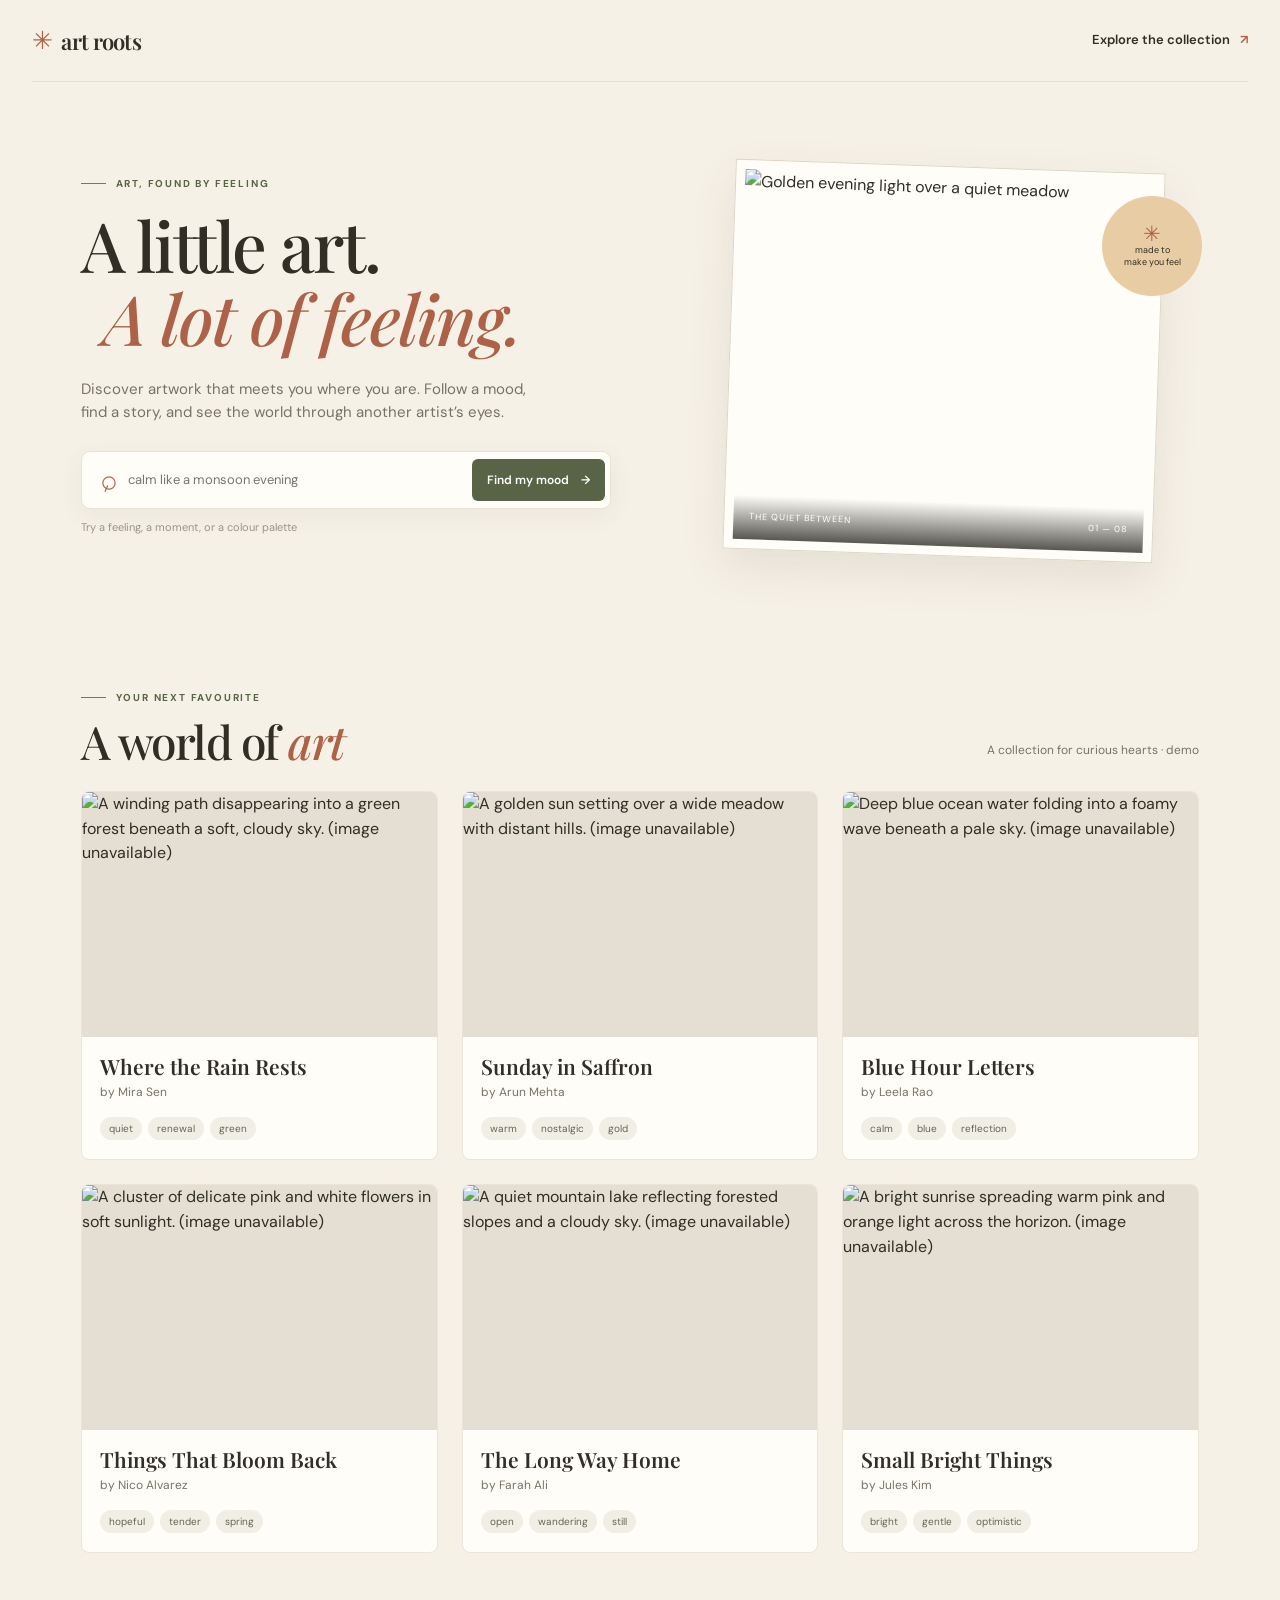
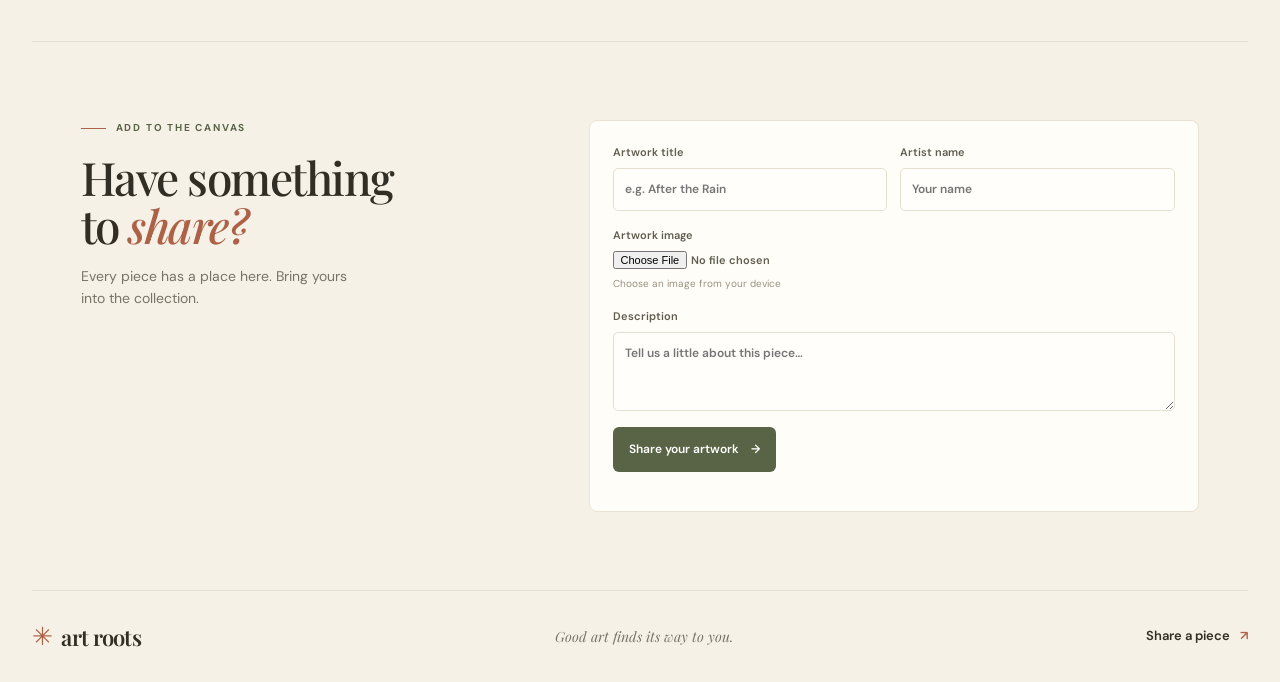
==== templates/index.html @ 44ff060a "Build Art Roots frontend" ====
﻿<!doctype html>
<html lang="en">
<head>
  <meta charset="utf-8">
  <meta name="viewport" content="width=device-width, initial-scale=1">
  <meta name="theme-color" content="#f6f1e7">
  <title>Art Roots — Find art that feels like you</title>
  <link rel="preconnect" href="https://fonts.googleapis.com">
  <link rel="preconnect" href="https://fonts.gstatic.com" crossorigin>
  <link href="https://fonts.googleapis.com/css2?family=DM+Sans:wght@400;500;600;700&family=Playfair+Display:wght@500;600;700&display=swap" rel="stylesheet">
  <link rel="stylesheet" href="/static/style.css">
  <script src="/static/app.js" defer></script>
</head>
<body>
  <header class="topbar"><a class="brand" href="#top" aria-label="Art Roots home"><span class="brand-mark" aria-hidden="true">✳</span> art roots</a><a class="nav-link" href="#gallery">Explore the collection <span aria-hidden="true">↗</span></a></header>
  <main id="top">
    <section class="hero" aria-labelledby="hero-title"><div class="hero-copy"><p class="eyebrow"><span class="eyebrow-line"></span> ART, FOUND BY FEELING</p><h1 id="hero-title">A little art.<br><em>A lot of feeling.</em></h1><p class="hero-intro">Discover artwork that meets you where you are. Follow a mood, find a story, and see the world through another artist’s eyes.</p>
      <form id="search-form" class="search-form" role="search"><label class="sr-only" for="search-input">Describe the art you feel like seeing</label><span class="search-icon" aria-hidden="true">⌕</span><input id="search-input" name="query" type="search" placeholder="calm like a monsoon evening" autocomplete="off"><button type="submit">Find my mood <span aria-hidden="true">→</span></button></form><p class="search-hint">Try a feeling, a moment, or a colour palette</p></div><div class="hero-art" aria-label="Featured artwork"><div class="hero-art-frame"><img src="https://images.unsplash.com/photo-1470252649378-9c29740c9fa8?auto=format&fit=crop&w=1000&q=85" alt="Golden evening light over a quiet meadow"><div class="hero-caption"><span>THE QUIET BETWEEN</span><span>01 — 08</span></div></div><div class="orbit-note" aria-hidden="true">✳<br><small>made to<br>make you feel</small></div></div></section>
    <section class="gallery-section" id="gallery" aria-labelledby="gallery-heading"><div class="section-heading"><div><p class="eyebrow"><span class="eyebrow-line"></span> YOUR NEXT FAVOURITE</p><h2 id="gallery-heading">A world of <em>art</em></h2></div><p id="results-label" class="results-label">A collection for curious hearts</p></div><div id="gallery-status" class="status" role="status" aria-live="polite"></div><div id="artwork-grid" class="artwork-grid"></div></section>
    <section class="upload-section" id="share"><div class="upload-intro"><p class="eyebrow"><span class="eyebrow-line"></span> ADD TO THE CANVAS</p><h2>Have something<br>to <em>share?</em></h2><p>Every piece has a place here. Bring yours into the collection.</p></div><form id="upload-form" class="upload-form"><div class="field-row"><label>Artwork title<input name="title" required maxlength="160" placeholder="e.g. After the Rain"></label><label>Artist name<input name="artist" required maxlength="120" placeholder="Your name"></label></div><label class="file-field">Artwork image<input name="image" type="file" accept="image/*" required><span class="file-help">Choose an image from your device</span></label><label>Description<textarea name="description" rows="3" maxlength="2000" placeholder="Tell us a little about this piece…"></textarea></label><button class="submit-button" type="submit">Share your artwork <span aria-hidden="true">→</span></button><p id="upload-status" class="form-status" role="status" aria-live="polite"></p></form></section>
  </main>
  <footer><a class="brand" href="#top"><span class="brand-mark" aria-hidden="true">✳</span> art roots</a><p>Good art finds its way to you.</p><a href="#share">Share a piece <span aria-hidden="true">↗</span></a></footer>
  <dialog id="detail-dialog" class="detail-dialog" aria-labelledby="detail-title"><button class="dialog-close" type="button" aria-label="Close artwork details">×</button><div id="detail-content" class="detail-content"></div></dialog>
</body>
</html>
---- static/style.css ----
﻿:root{--cream:#f6f1e7;--paper:#fffdf8;--ink:#302e25;--muted:#777365;--olive:#596446;--rust:#ad6247;--line:#e6dfd1;--serif:"Playfair Display",Georgia,serif;--sans:"DM Sans",Arial,sans-serif}*{box-sizing:border-box}html{scroll-behavior:smooth}body{margin:0;background:var(--cream);color:var(--ink);font:16px/1.55 var(--sans)}button,input,textarea{font:inherit}button,a{-webkit-tap-highlight-color:transparent}a{color:inherit;text-decoration:none}.topbar,main,footer{width:min(1220px,calc(100% - 64px));margin-inline:auto}.topbar{height:82px;display:flex;align-items:center;justify-content:space-between;border-bottom:1px solid var(--line)}.brand{font:600 22px var(--serif);letter-spacing:-.7px;display:inline-flex;align-items:center;gap:9px}.brand-mark{color:var(--rust);font:25px var(--sans)}.nav-link,footer>a:last-child{font-size:13px;font-weight:600}.nav-link span,footer>a:last-child span{color:var(--rust);padding-left:7px}.hero{min-height:570px;display:grid;grid-template-columns:1.02fr .98fr;align-items:center;gap:7%;padding:70px 4% 82px}.eyebrow{display:flex;align-items:center;gap:10px;color:var(--olive);font-size:10px;font-weight:700;letter-spacing:1.8px;margin:0 0 17px}.eyebrow-line{width:25px;height:1px;background:var(--rust)}h1,h2{font:500 clamp(44px,5.4vw,72px)/1.05 var(--serif);letter-spacing:-2px;margin:0}h1 em,h2 em{color:var(--rust);font-weight:500}h1 em{padding-left:22px}.hero-intro{max-width:450px;color:var(--muted);font-size:15px;margin:24px 0 27px}.search-form{height:58px;max-width:530px;display:flex;align-items:center;gap:10px;padding:5px;background:var(--paper);border:1px solid #e9e2d5;border-radius:9px;box-shadow:0 7px 24px #544d3810}.search-icon{font:29px var(--serif);color:var(--rust);padding-left:12px;transform:rotate(-20deg)}.search-form input{min-width:0;flex:1;border:0;outline:0;background:transparent;color:var(--ink);font-size:13px}.search-form button,.submit-button{border:0;background:var(--olive);color:white;border-radius:6px;padding:12px 15px;font-size:12px;font-weight:600;cursor:pointer;white-space:nowrap}.search-form button span,.submit-button span{padding-left:9px}.search-form button:hover,.submit-button:hover{background:#444f35}.search-hint{font-size:11px;color:#9b9585;margin:10px 0}.hero-art{position:relative;width:min(100%,430px);justify-self:center}.hero-art-frame{height:390px;position:relative;padding:10px;background:var(--paper);box-shadow:0 18px 44px #4a43301a;transform:rotate(2deg)}.hero-art-frame:before{content:"";position:absolute;inset:0;border:1px solid #ded6c6;pointer-events:none}.hero-art-frame img{height:100%;width:100%;object-fit:cover;display:block}.hero-caption{position:absolute;bottom:10px;left:10px;right:10px;display:flex;justify-content:space-between;padding:15px 16px;color:white;font-size:9px;letter-spacing:1px;background:linear-gradient(transparent,#171710b8)}.orbit-note{position:absolute;right:-43px;top:30px;display:grid;place-content:center;width:100px;height:100px;border-radius:50%;background:#e8cda4;color:var(--rust);text-align:center;font-size:21px;line-height:1}.orbit-note small{font:9px/1.3 var(--sans);color:var(--ink)}.gallery-section{padding:38px 4% 88px}.section-heading{display:flex;align-items:end;justify-content:space-between;margin-bottom:26px}.section-heading h2,.upload-intro h2{font-size:46px;letter-spacing:-1.5px}.section-heading .eyebrow{margin-bottom:11px}.results-label{color:var(--muted);font-size:12px;margin:0 0 5px}.artwork-grid{display:grid;grid-template-columns:repeat(3,minmax(0,1fr));gap:24px}.art-card{background:var(--paper);border:1px solid #ebe5d8;border-radius:8px;overflow:hidden;cursor:pointer;transition:transform .2s,box-shadow .2s}.art-card:hover,.art-card:focus-visible{transform:translateY(-4px);box-shadow:0 12px 30px #51483218;outline:2px solid #b7a982;outline-offset:2px}.card-image{width:100%;height:245px;object-fit:cover;display:block;background:#e4dfd2}.card-body{padding:17px 18px 19px}.card-body h3{font:600 21px/1.2 var(--serif);margin:0 0 4px}.artist-name{font-size:12px;color:var(--muted);margin:0 0 15px}.tag-list{display:flex;flex-wrap:wrap;gap:6px}.tag{padding:4px 9px;border-radius:30px;background:#f1eee5;color:#646752;font-size:10px}.status{font-size:13px;color:var(--muted);padding:0 0 14px}.status:empty{display:none}.status.error,.form-status.error{color:#9a423a}.empty-state{grid-column:1/-1;text-align:center;background:#eee8db;border-radius:8px;padding:42px 18px;color:var(--muted)}.empty-state strong{display:block;font:22px var(--serif);color:var(--ink);margin-bottom:5px}.upload-section{border-top:1px solid var(--line);padding:78px 4%;display:grid;grid-template-columns:.8fr 1.2fr;gap:9%;align-items:start}.upload-intro>p:last-child{max-width:270px;color:var(--muted);font-size:14px;margin-top:17px}.upload-form{display:grid;gap:16px;padding:23px;background:var(--paper);border:1px solid #e9e2d5;border-radius:8px}.upload-form label{display:grid;gap:7px;font-size:11px;font-weight:600;color:#605d50}.field-row{display:grid;grid-template-columns:1fr 1fr;gap:13px}.upload-form input:not([type=file]),.upload-form textarea{width:100%;border:1px solid var(--line);border-radius:5px;background:#fffefa;padding:11px;color:var(--ink);font-size:12px;outline-color:#8d9777}.upload-form textarea{resize:vertical}.file-field input{font-size:11px}.file-help{font-size:10px;color:#999282;font-weight:400}.submit-button{justify-self:start;padding:13px 16px}.form-status{margin:0;font-size:12px;color:var(--olive)}footer{border-top:1px solid var(--line);min-height:92px;display:flex;align-items:center;justify-content:space-between}footer p{color:var(--muted);font:italic 14px var(--serif)}.detail-dialog{position:fixed;inset:0;margin:auto;padding:0;border:0;border-radius:10px;width:min(880px,calc(100% - 32px));max-height:min(90vh,850px);background:var(--paper);color:var(--ink);box-shadow:0 22px 90px #1d1b1680}.detail-dialog::backdrop{background:#201e19b8;backdrop-filter:blur(3px)}.dialog-close{position:absolute;right:13px;top:10px;width:36px;height:36px;z-index:2;border:0;border-radius:50%;background:#f7f3e9;color:var(--ink);font-size:24px;cursor:pointer}.detail-content{display:grid;grid-template-columns:1fr 1fr;min-height:450px}.detail-image-wrap{min-height:450px;background:#e8e0d1}.detail-image{width:100%;height:100%;max-height:700px;object-fit:cover;display:block}.detail-copy{padding:42px 34px 30px;overflow:auto}.detail-copy h2{font-size:37px;letter-spacing:-1px}.detail-artist{margin:6px 0 20px;color:var(--muted);font-size:13px}.detail-description{font-size:13px;color:#5e5b50}.story-box{margin-top:20px;padding:16px;border-left:2px solid var(--rust);background:#f6f1e7}.story-box h3,.chat-box h3{font:600 13px var(--sans);margin:0 0 7px;color:var(--olive)}.story-box p{margin:0;color:#656153;font:italic 14px/1.6 var(--serif)}.alt-text{color:#8c8779;font-size:10px;margin-top:14px}.chat-box{margin-top:20px;border-top:1px solid var(--line);padding-top:17px}.chat-box form{display:flex;gap:7px}.chat-box input{min-width:0;flex:1;border:1px solid var(--line);border-radius:5px;padding:9px;font-size:11px}.chat-box button{border:0;border-radius:5px;background:var(--olive);color:white;padding:8px 12px;font-size:11px;cursor:pointer}.chat-reply{font-size:12px;color:var(--muted);white-space:pre-wrap;margin:10px 0 0}.sr-only{position:absolute;width:1px;height:1px;padding:0;margin:-1px;overflow:hidden;clip:rect(0,0,0,0);white-space:nowrap;border:0}
@media(max-width:760px){.topbar,main,footer{width:calc(100% - 36px)}.topbar{height:68px}.nav-link{font-size:11px}.hero{grid-template-columns:1fr;padding:53px 2% 55px;gap:38px}.hero-copy{max-width:570px}.hero-art{width:min(80%,430px)}.hero-art-frame{height:320px}.orbit-note{right:-33px;width:82px;height:82px}.gallery-section{padding:20px 2% 62px}.artwork-grid{grid-template-columns:repeat(2,minmax(0,1fr));gap:15px}.card-image{height:210px}.upload-section{grid-template-columns:1fr;gap:23px;padding:56px 2%}.upload-intro h2 br{display:none}.upload-intro>p:last-child{margin-top:10px}footer{min-height:78px}footer p{font-size:12px}.detail-content{grid-template-columns:1fr}.detail-image-wrap{height:300px;min-height:0}.detail-copy{padding:26px 23px 24px}.detail-copy h2{font-size:32px}}
@media(max-width:480px){body{font-size:15px}.topbar,main,footer{width:calc(100% - 28px)}.brand{font-size:19px}.nav-link{font-size:10px}.hero{padding-top:43px}.hero h1{font-size:51px}.hero-intro{font-size:14px}.search-form{height:auto;min-height:55px;gap:5px}.search-icon{padding-left:7px}.search-form input{font-size:11px}.search-form button{padding:11px 9px;font-size:10px}.hero-art{width:85%}.hero-art-frame{height:270px}.orbit-note{right:-27px;top:16px}.section-heading{display:block}.section-heading h2,.upload-intro h2{font-size:39px}.results-label{margin-top:9px}.artwork-grid{grid-template-columns:1fr;gap:14px}.card-image{height:250px}.upload-form{padding:17px}.field-row{grid-template-columns:1fr}.upload-section{padding-block:49px}footer{flex-wrap:wrap;gap:5px;padding:15px 0}footer p{order:3;flex-basis:100%;margin:0}footer>a:last-child{font-size:11px}.detail-dialog{max-height:92vh}.detail-image-wrap{height:235px}}
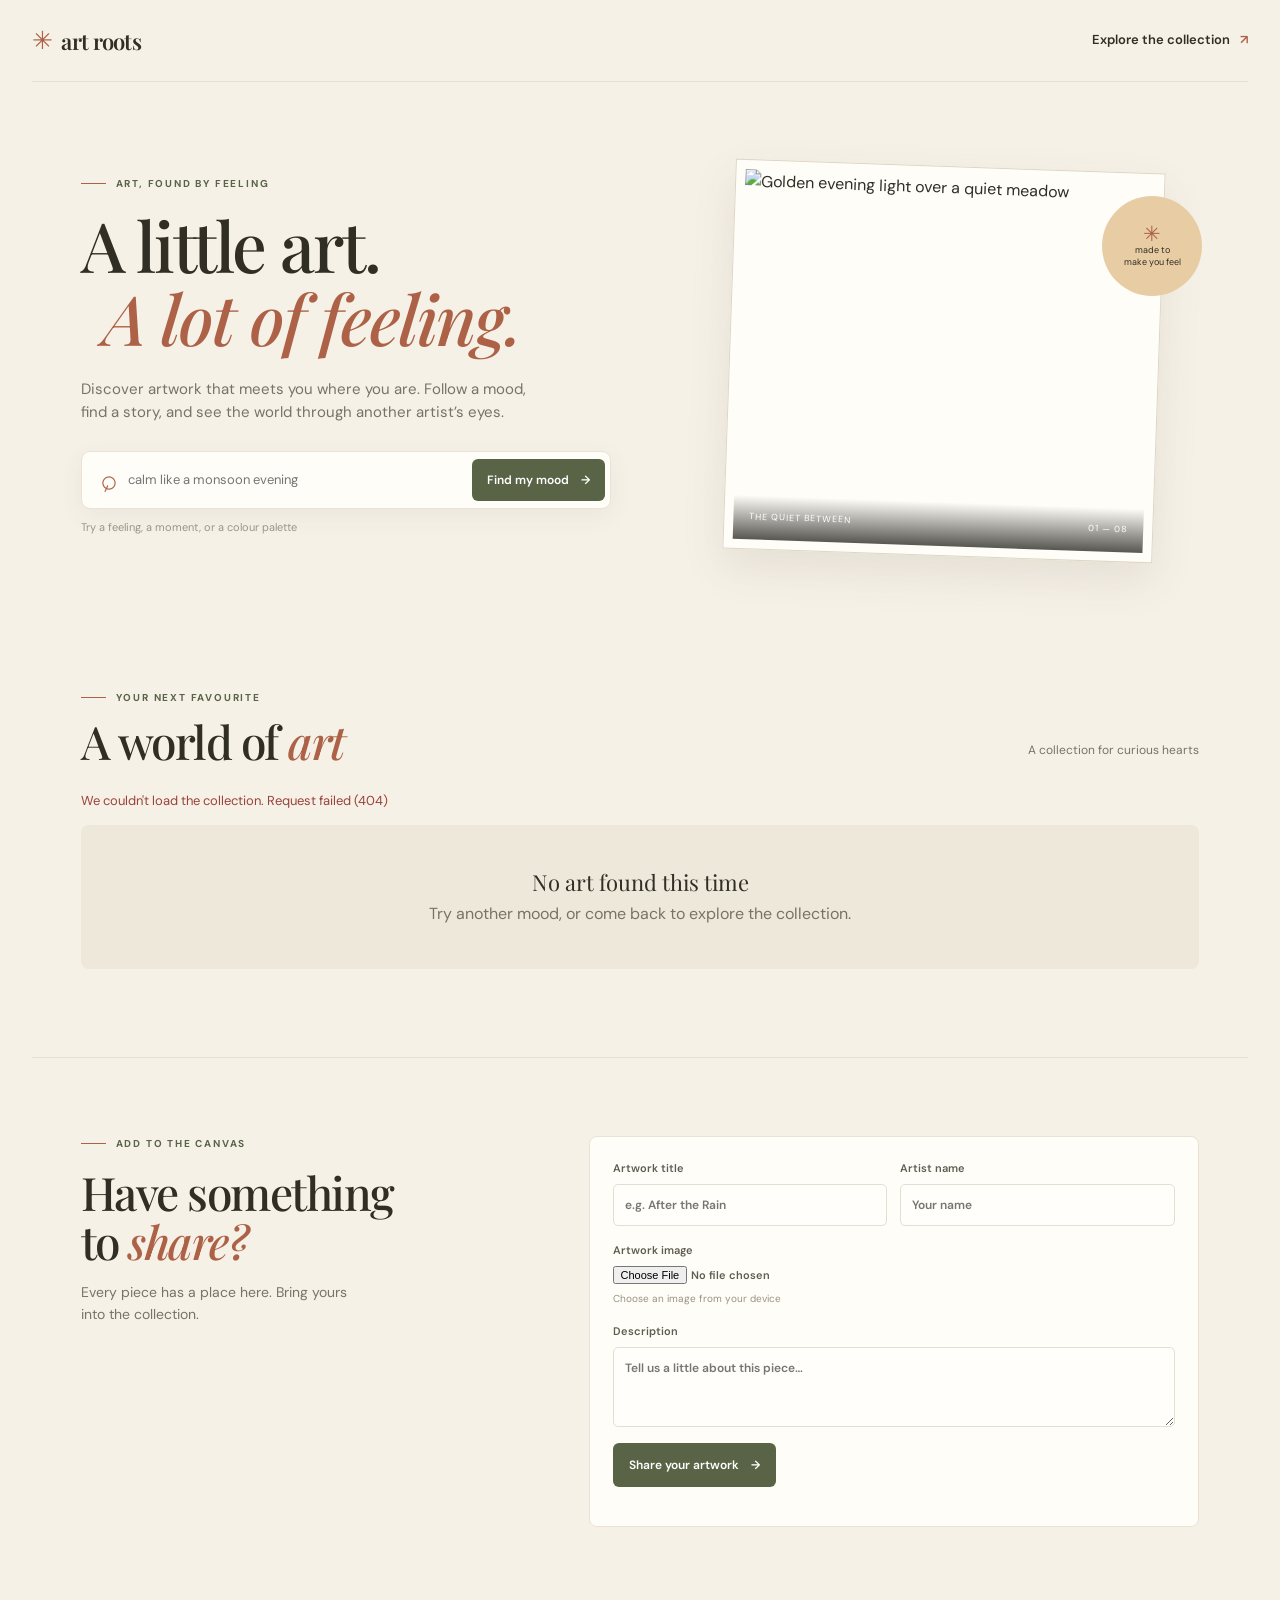
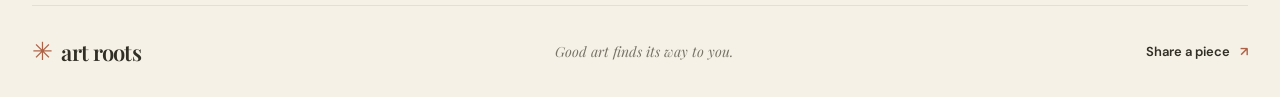
==== commit be054cce: "Connect frontend to live artwork API" ====
--- a/templates/index.html
+++ b/templates/index.html
@@ -17,7 +17,7 @@
     <section class="hero" aria-labelledby="hero-title"><div class="hero-copy"><p class="eyebrow"><span class="eyebrow-line"></span> ART, FOUND BY FEELING</p><h1 id="hero-title">A little art.<br><em>A lot of feeling.</em></h1><p class="hero-intro">Discover artwork that meets you where you are. Follow a mood, find a story, and see the world through another artist’s eyes.</p>
       <form id="search-form" class="search-form" role="search"><label class="sr-only" for="search-input">Describe the art you feel like seeing</label><span class="search-icon" aria-hidden="true">⌕</span><input id="search-input" name="query" type="search" placeholder="calm like a monsoon evening" autocomplete="off"><button type="submit">Find my mood <span aria-hidden="true">→</span></button></form><p class="search-hint">Try a feeling, a moment, or a colour palette</p></div><div class="hero-art" aria-label="Featured artwork"><div class="hero-art-frame"><img src="https://images.unsplash.com/photo-1470252649378-9c29740c9fa8?auto=format&fit=crop&w=1000&q=85" alt="Golden evening light over a quiet meadow"><div class="hero-caption"><span>THE QUIET BETWEEN</span><span>01 — 08</span></div></div><div class="orbit-note" aria-hidden="true">✳<br><small>made to<br>make you feel</small></div></div></section>
     <section class="gallery-section" id="gallery" aria-labelledby="gallery-heading"><div class="section-heading"><div><p class="eyebrow"><span class="eyebrow-line"></span> YOUR NEXT FAVOURITE</p><h2 id="gallery-heading">A world of <em>art</em></h2></div><p id="results-label" class="results-label">A collection for curious hearts</p></div><div id="gallery-status" class="status" role="status" aria-live="polite"></div><div id="artwork-grid" class="artwork-grid"></div></section>
-    <section class="upload-section" id="share"><div class="upload-intro"><p class="eyebrow"><span class="eyebrow-line"></span> ADD TO THE CANVAS</p><h2>Have something<br>to <em>share?</em></h2><p>Every piece has a place here. Bring yours into the collection.</p></div><form id="upload-form" class="upload-form"><div class="field-row"><label>Artwork title<input name="title" required maxlength="160" placeholder="e.g. After the Rain"></label><label>Artist name<input name="artist" required maxlength="120" placeholder="Your name"></label></div><label class="file-field">Artwork image<input name="image" type="file" accept="image/*" required><span class="file-help">Choose an image from your device</span></label><label>Description<textarea name="description" rows="3" maxlength="2000" placeholder="Tell us a little about this piece…"></textarea></label><button class="submit-button" type="submit">Share your artwork <span aria-hidden="true">→</span></button><p id="upload-status" class="form-status" role="status" aria-live="polite"></p></form></section>
+    <section class="upload-section" id="share"><div class="upload-intro"><p class="eyebrow"><span class="eyebrow-line"></span> ADD TO THE CANVAS</p><h2>Have something<br>to <em>share?</em></h2><p>Every piece has a place here. Bring yours into the collection.</p></div><form id="upload-form" class="upload-form"><div class="field-row"><label>Artwork title<input name="title" required maxlength="160" placeholder="e.g. After the Rain"></label><label>Artist name<input name="artist" required maxlength="120" placeholder="Your name"></label></div><label class="file-field">Artwork image<input name="image" type="file" accept="image/*" required><span class="file-help">Choose an image from your device</span></label><label>Description<textarea name="description" rows="3" required maxlength="2000" placeholder="Tell us a little about this piece…"></textarea></label><button class="submit-button" type="submit">Share your artwork <span aria-hidden="true">→</span></button><p id="upload-status" class="form-status" role="status" aria-live="polite"></p></form></section>
   </main>
   <footer><a class="brand" href="#top"><span class="brand-mark" aria-hidden="true">✳</span> art roots</a><p>Good art finds its way to you.</p><a href="#share">Share a piece <span aria-hidden="true">↗</span></a></footer>
   <dialog id="detail-dialog" class="detail-dialog" aria-labelledby="detail-title"><button class="dialog-close" type="button" aria-label="Close artwork details">×</button><div id="detail-content" class="detail-content"></div></dialog>
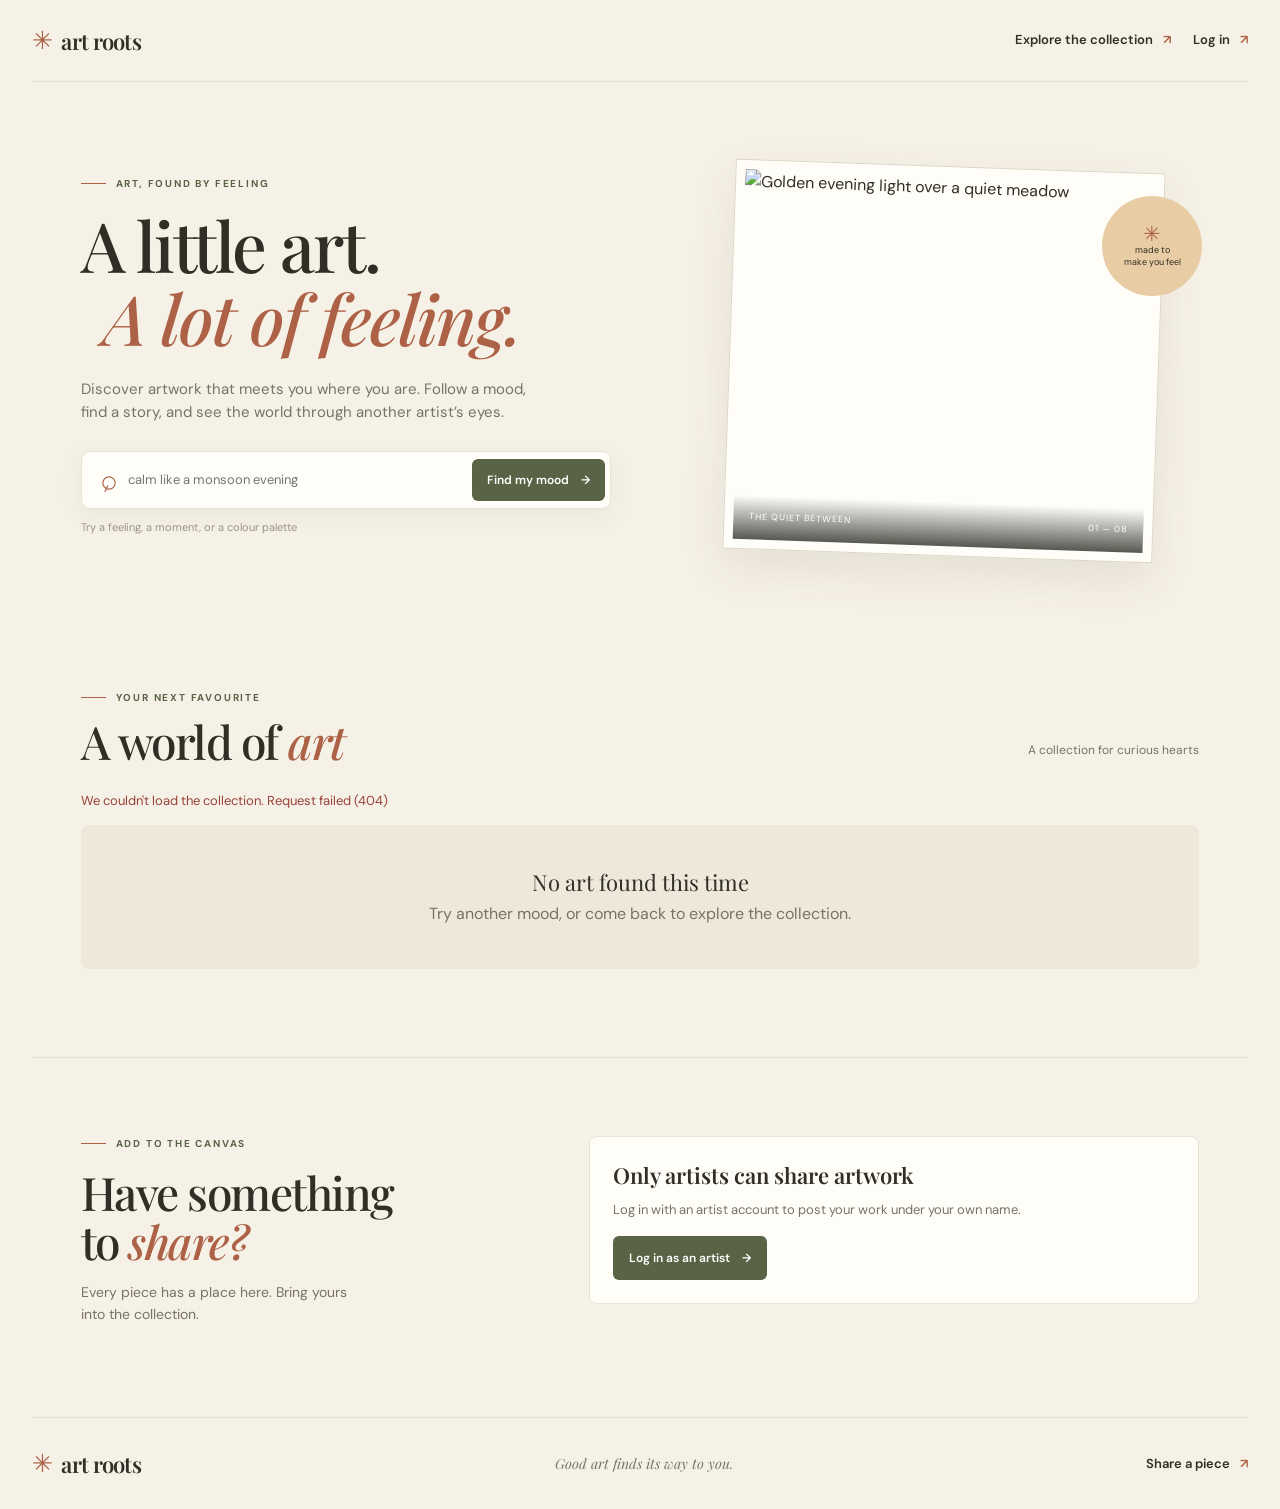
==== commit 148a08ea: "Add artist accounts, likes, and artist dashboard - Username/password login with artist and art-lover" ====
--- a/templates/index.html
+++ b/templates/index.html
@@ -12,12 +12,12 @@
   <script src="/static/app.js" defer></script>
 </head>
 <body>
-  <header class="topbar"><a class="brand" href="#top" aria-label="Art Roots home"><span class="brand-mark" aria-hidden="true">✳</span> art roots</a><a class="nav-link" href="#gallery">Explore the collection <span aria-hidden="true">↗</span></a></header>
+  <header class="topbar"><a class="brand" href="#top" aria-label="Art Roots home"><span class="brand-mark" aria-hidden="true">✳</span> art roots</a><nav class="nav-links"><a class="nav-link" href="#gallery">Explore the collection <span aria-hidden="true">↗</span></a><span id="auth-nav" class="auth-nav"><a class="nav-link" href="/login">Log in <span aria-hidden="true">↗</span></a></span></nav></header>
   <main id="top">
     <section class="hero" aria-labelledby="hero-title"><div class="hero-copy"><p class="eyebrow"><span class="eyebrow-line"></span> ART, FOUND BY FEELING</p><h1 id="hero-title">A little art.<br><em>A lot of feeling.</em></h1><p class="hero-intro">Discover artwork that meets you where you are. Follow a mood, find a story, and see the world through another artist’s eyes.</p>
       <form id="search-form" class="search-form" role="search"><label class="sr-only" for="search-input">Describe the art you feel like seeing</label><span class="search-icon" aria-hidden="true">⌕</span><input id="search-input" name="query" type="search" placeholder="calm like a monsoon evening" autocomplete="off"><button type="submit">Find my mood <span aria-hidden="true">→</span></button></form><p class="search-hint">Try a feeling, a moment, or a colour palette</p></div><div class="hero-art" aria-label="Featured artwork"><div class="hero-art-frame"><img src="https://images.unsplash.com/photo-1470252649378-9c29740c9fa8?auto=format&fit=crop&w=1000&q=85" alt="Golden evening light over a quiet meadow"><div class="hero-caption"><span>THE QUIET BETWEEN</span><span>01 — 08</span></div></div><div class="orbit-note" aria-hidden="true">✳<br><small>made to<br>make you feel</small></div></div></section>
     <section class="gallery-section" id="gallery" aria-labelledby="gallery-heading"><div class="section-heading"><div><p class="eyebrow"><span class="eyebrow-line"></span> YOUR NEXT FAVOURITE</p><h2 id="gallery-heading">A world of <em>art</em></h2></div><p id="results-label" class="results-label">A collection for curious hearts</p></div><div id="gallery-status" class="status" role="status" aria-live="polite"></div><div id="artwork-grid" class="artwork-grid"></div></section>
-    <section class="upload-section" id="share"><div class="upload-intro"><p class="eyebrow"><span class="eyebrow-line"></span> ADD TO THE CANVAS</p><h2>Have something<br>to <em>share?</em></h2><p>Every piece has a place here. Bring yours into the collection.</p></div><form id="upload-form" class="upload-form"><div class="field-row"><label>Artwork title<input name="title" required maxlength="160" placeholder="e.g. After the Rain"></label><label>Artist name<input name="artist" required maxlength="120" placeholder="Your name"></label></div><label class="file-field">Artwork image<input name="image" type="file" accept="image/*" required><span class="file-help">Choose an image from your device</span></label><label>Description<textarea name="description" rows="3" required maxlength="2000" placeholder="Tell us a little about this piece…"></textarea></label><button class="submit-button" type="submit">Share your artwork <span aria-hidden="true">→</span></button><p id="upload-status" class="form-status" role="status" aria-live="polite"></p></form></section>
+    <section class="upload-section" id="share"><div class="upload-intro"><p class="eyebrow"><span class="eyebrow-line"></span> ADD TO THE CANVAS</p><h2>Have something<br>to <em>share?</em></h2><p>Every piece has a place here. Bring yours into the collection.</p></div><div id="upload-locked" class="upload-form upload-locked"><strong>Only artists can share artwork</strong><span id="upload-locked-text">Log in with an artist account to post your work under your own name.</span><a id="upload-locked-link" class="submit-button" href="/login?next=/%23share">Log in as an artist <span aria-hidden="true">→</span></a></div><form id="upload-form" class="upload-form" hidden><p id="posting-as" class="posting-as"></p><label>Artwork title<input name="title" required maxlength="160" placeholder="e.g. After the Rain"></label><label class="file-field">Artwork image<input name="image" type="file" accept="image/*" required><span class="file-help">Choose an image from your device</span></label><label>Description<textarea name="description" rows="3" required maxlength="2000" placeholder="Tell us a little about this piece…"></textarea></label><button class="submit-button" type="submit">Share your artwork <span aria-hidden="true">→</span></button><p id="upload-status" class="form-status" role="status" aria-live="polite"></p></form></section>
   </main>
   <footer><a class="brand" href="#top"><span class="brand-mark" aria-hidden="true">✳</span> art roots</a><p>Good art finds its way to you.</p><a href="#share">Share a piece <span aria-hidden="true">↗</span></a></footer>
   <dialog id="detail-dialog" class="detail-dialog" aria-labelledby="detail-title"><button class="dialog-close" type="button" aria-label="Close artwork details">×</button><div id="detail-content" class="detail-content"></div></dialog>
--- a/static/style.css
+++ b/static/style.css
@@ -1,3 +1,17 @@
 ﻿:root{--cream:#f6f1e7;--paper:#fffdf8;--ink:#302e25;--muted:#777365;--olive:#596446;--rust:#ad6247;--line:#e6dfd1;--serif:"Playfair Display",Georgia,serif;--sans:"DM Sans",Arial,sans-serif}*{box-sizing:border-box}html{scroll-behavior:smooth}body{margin:0;background:var(--cream);color:var(--ink);font:16px/1.55 var(--sans)}button,input,textarea{font:inherit}button,a{-webkit-tap-highlight-color:transparent}a{color:inherit;text-decoration:none}.topbar,main,footer{width:min(1220px,calc(100% - 64px));margin-inline:auto}.topbar{height:82px;display:flex;align-items:center;justify-content:space-between;border-bottom:1px solid var(--line)}.brand{font:600 22px var(--serif);letter-spacing:-.7px;display:inline-flex;align-items:center;gap:9px}.brand-mark{color:var(--rust);font:25px var(--sans)}.nav-link,footer>a:last-child{font-size:13px;font-weight:600}.nav-link span,footer>a:last-child span{color:var(--rust);padding-left:7px}.hero{min-height:570px;display:grid;grid-template-columns:1.02fr .98fr;align-items:center;gap:7%;padding:70px 4% 82px}.eyebrow{display:flex;align-items:center;gap:10px;color:var(--olive);font-size:10px;font-weight:700;letter-spacing:1.8px;margin:0 0 17px}.eyebrow-line{width:25px;height:1px;background:var(--rust)}h1,h2{font:500 clamp(44px,5.4vw,72px)/1.05 var(--serif);letter-spacing:-2px;margin:0}h1 em,h2 em{color:var(--rust);font-weight:500}h1 em{padding-left:22px}.hero-intro{max-width:450px;color:var(--muted);font-size:15px;margin:24px 0 27px}.search-form{height:58px;max-width:530px;display:flex;align-items:center;gap:10px;padding:5px;background:var(--paper);border:1px solid #e9e2d5;border-radius:9px;box-shadow:0 7px 24px #544d3810}.search-icon{font:29px var(--serif);color:var(--rust);padding-left:12px;transform:rotate(-20deg)}.search-form input{min-width:0;flex:1;border:0;outline:0;background:transparent;color:var(--ink);font-size:13px}.search-form button,.submit-button{border:0;background:var(--olive);color:white;border-radius:6px;padding:12px 15px;font-size:12px;font-weight:600;cursor:pointer;white-space:nowrap}.search-form button span,.submit-button span{padding-left:9px}.search-form button:hover,.submit-button:hover{background:#444f35}.search-hint{font-size:11px;color:#9b9585;margin:10px 0}.hero-art{position:relative;width:min(100%,430px);justify-self:center}.hero-art-frame{height:390px;position:relative;padding:10px;background:var(--paper);box-shadow:0 18px 44px #4a43301a;transform:rotate(2deg)}.hero-art-frame:before{content:"";position:absolute;inset:0;border:1px solid #ded6c6;pointer-events:none}.hero-art-frame img{height:100%;width:100%;object-fit:cover;display:block}.hero-caption{position:absolute;bottom:10px;left:10px;right:10px;display:flex;justify-content:space-between;padding:15px 16px;color:white;font-size:9px;letter-spacing:1px;background:linear-gradient(transparent,#171710b8)}.orbit-note{position:absolute;right:-43px;top:30px;display:grid;place-content:center;width:100px;height:100px;border-radius:50%;background:#e8cda4;color:var(--rust);text-align:center;font-size:21px;line-height:1}.orbit-note small{font:9px/1.3 var(--sans);color:var(--ink)}.gallery-section{padding:38px 4% 88px}.section-heading{display:flex;align-items:end;justify-content:space-between;margin-bottom:26px}.section-heading h2,.upload-intro h2{font-size:46px;letter-spacing:-1.5px}.section-heading .eyebrow{margin-bottom:11px}.results-label{color:var(--muted);font-size:12px;margin:0 0 5px}.artwork-grid{display:grid;grid-template-columns:repeat(3,minmax(0,1fr));gap:24px}.art-card{background:var(--paper);border:1px solid #ebe5d8;border-radius:8px;overflow:hidden;cursor:pointer;transition:transform .2s,box-shadow .2s}.art-card:hover,.art-card:focus-visible{transform:translateY(-4px);box-shadow:0 12px 30px #51483218;outline:2px solid #b7a982;outline-offset:2px}.card-image{width:100%;height:245px;object-fit:cover;display:block;background:#e4dfd2}.card-body{padding:17px 18px 19px}.card-body h3{font:600 21px/1.2 var(--serif);margin:0 0 4px}.artist-name{font-size:12px;color:var(--muted);margin:0 0 15px}.tag-list{display:flex;flex-wrap:wrap;gap:6px}.tag{padding:4px 9px;border-radius:30px;background:#f1eee5;color:#646752;font-size:10px}.status{font-size:13px;color:var(--muted);padding:0 0 14px}.status:empty{display:none}.status.error,.form-status.error{color:#9a423a}.empty-state{grid-column:1/-1;text-align:center;background:#eee8db;border-radius:8px;padding:42px 18px;color:var(--muted)}.empty-state strong{display:block;font:22px var(--serif);color:var(--ink);margin-bottom:5px}.upload-section{border-top:1px solid var(--line);padding:78px 4%;display:grid;grid-template-columns:.8fr 1.2fr;gap:9%;align-items:start}.upload-intro>p:last-child{max-width:270px;color:var(--muted);font-size:14px;margin-top:17px}.upload-form{display:grid;gap:16px;padding:23px;background:var(--paper);border:1px solid #e9e2d5;border-radius:8px}.upload-form label{display:grid;gap:7px;font-size:11px;font-weight:600;color:#605d50}.field-row{display:grid;grid-template-columns:1fr 1fr;gap:13px}.upload-form input:not([type=file]),.upload-form textarea{width:100%;border:1px solid var(--line);border-radius:5px;background:#fffefa;padding:11px;color:var(--ink);font-size:12px;outline-color:#8d9777}.upload-form textarea{resize:vertical}.file-field input{font-size:11px}.file-help{font-size:10px;color:#999282;font-weight:400}.submit-button{justify-self:start;padding:13px 16px}.form-status{margin:0;font-size:12px;color:var(--olive)}footer{border-top:1px solid var(--line);min-height:92px;display:flex;align-items:center;justify-content:space-between}footer p{color:var(--muted);font:italic 14px var(--serif)}.detail-dialog{position:fixed;inset:0;margin:auto;padding:0;border:0;border-radius:10px;width:min(880px,calc(100% - 32px));max-height:min(90vh,850px);background:var(--paper);color:var(--ink);box-shadow:0 22px 90px #1d1b1680}.detail-dialog::backdrop{background:#201e19b8;backdrop-filter:blur(3px)}.dialog-close{position:absolute;right:13px;top:10px;width:36px;height:36px;z-index:2;border:0;border-radius:50%;background:#f7f3e9;color:var(--ink);font-size:24px;cursor:pointer}.detail-content{display:grid;grid-template-columns:1fr 1fr;min-height:450px}.detail-image-wrap{min-height:450px;background:#e8e0d1}.detail-image{width:100%;height:100%;max-height:700px;object-fit:cover;display:block}.detail-copy{padding:42px 34px 30px;overflow:auto}.detail-copy h2{font-size:37px;letter-spacing:-1px}.detail-artist{margin:6px 0 20px;color:var(--muted);font-size:13px}.detail-description{font-size:13px;color:#5e5b50}.story-box{margin-top:20px;padding:16px;border-left:2px solid var(--rust);background:#f6f1e7}.story-box h3,.chat-box h3{font:600 13px var(--sans);margin:0 0 7px;color:var(--olive)}.story-box p{margin:0;color:#656153;font:italic 14px/1.6 var(--serif)}.alt-text{color:#8c8779;font-size:10px;margin-top:14px}.chat-box{margin-top:20px;border-top:1px solid var(--line);padding-top:17px}.chat-box form{display:flex;gap:7px}.chat-box input{min-width:0;flex:1;border:1px solid var(--line);border-radius:5px;padding:9px;font-size:11px}.chat-box button{border:0;border-radius:5px;background:var(--olive);color:white;padding:8px 12px;font-size:11px;cursor:pointer}.chat-reply{font-size:12px;color:var(--muted);white-space:pre-wrap;margin:10px 0 0}.sr-only{position:absolute;width:1px;height:1px;padding:0;margin:-1px;overflow:hidden;clip:rect(0,0,0,0);white-space:nowrap;border:0}
 @media(max-width:760px){.topbar,main,footer{width:calc(100% - 36px)}.topbar{height:68px}.nav-link{font-size:11px}.hero{grid-template-columns:1fr;padding:53px 2% 55px;gap:38px}.hero-copy{max-width:570px}.hero-art{width:min(80%,430px)}.hero-art-frame{height:320px}.orbit-note{right:-33px;width:82px;height:82px}.gallery-section{padding:20px 2% 62px}.artwork-grid{grid-template-columns:repeat(2,minmax(0,1fr));gap:15px}.card-image{height:210px}.upload-section{grid-template-columns:1fr;gap:23px;padding:56px 2%}.upload-intro h2 br{display:none}.upload-intro>p:last-child{margin-top:10px}footer{min-height:78px}footer p{font-size:12px}.detail-content{grid-template-columns:1fr}.detail-image-wrap{height:300px;min-height:0}.detail-copy{padding:26px 23px 24px}.detail-copy h2{font-size:32px}}
 @media(max-width:480px){body{font-size:15px}.topbar,main,footer{width:calc(100% - 28px)}.brand{font-size:19px}.nav-link{font-size:10px}.hero{padding-top:43px}.hero h1{font-size:51px}.hero-intro{font-size:14px}.search-form{height:auto;min-height:55px;gap:5px}.search-icon{padding-left:7px}.search-form input{font-size:11px}.search-form button{padding:11px 9px;font-size:10px}.hero-art{width:85%}.hero-art-frame{height:270px}.orbit-note{right:-27px;top:16px}.section-heading{display:block}.section-heading h2,.upload-intro h2{font-size:39px}.results-label{margin-top:9px}.artwork-grid{grid-template-columns:1fr;gap:14px}.card-image{height:250px}.upload-form{padding:17px}.field-row{grid-template-columns:1fr}.upload-section{padding-block:49px}footer{flex-wrap:wrap;gap:5px;padding:15px 0}footer p{order:3;flex-basis:100%;margin:0}footer>a:last-child{font-size:11px}.detail-dialog{max-height:92vh}.detail-image-wrap{height:235px}}
+.nav-links{display:flex;gap:22px}.inline-link{color:var(--rust);font-weight:600;text-decoration:underline}
+.dashboard{padding:56px 4% 80px}.dash-head{display:flex;align-items:end;justify-content:space-between;gap:24px;margin-bottom:30px}.dash-head h2{font-size:46px;letter-spacing:-1.5px}.artist-form{display:flex;gap:8px;padding:5px;background:var(--paper);border:1px solid #e9e2d5;border-radius:9px;min-width:min(100%,400px)}.artist-form input{flex:1;min-width:0;border:0;outline:0;background:transparent;padding:0 10px;font-size:13px;color:var(--ink)}.artist-form button{border:0;background:var(--olive);color:#fff;border-radius:6px;padding:11px 14px;font-size:12px;font-weight:600;cursor:pointer;white-space:nowrap}.artist-form button:hover{background:#444f35}
+.stat-row{display:grid;grid-template-columns:repeat(4,minmax(0,1fr));gap:16px;margin-bottom:22px}.stat-tile{background:var(--paper);border:1px solid #ebe5d8;border-radius:8px;padding:18px 20px;display:grid;gap:6px}.stat-label{font-size:11px;font-weight:600;color:var(--muted);letter-spacing:.3px}.stat-tile strong{font:600 34px/1.1 var(--serif);color:var(--ink)}.stat-tile .stat-top{font-size:18px;line-height:1.3}
+.dash-panels{display:grid;grid-template-columns:1.4fr 1fr;gap:16px;margin-bottom:36px}.dash-panel{background:var(--paper);border:1px solid #ebe5d8;border-radius:8px;padding:20px}.dash-panel h3,.dash-artworks h3{font:600 20px var(--serif);margin:0 0 14px}.panel-note{font-size:12px;color:var(--muted);margin:-8px 0 14px}.dash-panel .tag{font-size:12px;padding:5px 11px}
+.views-chart{display:grid;gap:10px}.bar-row{display:grid;grid-template-columns:minmax(80px,32%) 1fr 36px;align-items:center;gap:10px;font-size:12px;padding:2px 0;border-radius:4px}.bar-row:hover{background:#f6f1e7}.bar-label{overflow:hidden;text-overflow:ellipsis;white-space:nowrap;color:var(--ink)}.bar-track{height:12px}.bar{display:block;height:100%;min-width:2px;background:var(--olive);border-radius:0 4px 4px 0}.bar-value{text-align:right;color:var(--muted);font-variant-numeric:tabular-nums}.dash-card{cursor:default}
+@media(max-width:760px){.dashboard{padding:36px 2% 56px}.dash-head{display:block}.dash-head h2{font-size:39px;margin-bottom:18px}.stat-row{grid-template-columns:repeat(2,minmax(0,1fr))}.dash-panels{grid-template-columns:1fr}.nav-links{gap:12px}}
+@media(max-width:480px){.stat-tile strong{font-size:28px}.nav-links .nav-link:first-child{display:none}}
+.auth-nav{display:flex;align-items:center;gap:16px}.nav-user{font-size:13px;color:var(--muted)}.link-button{border:0;background:none;padding:0;font-size:13px;font-weight:600;color:var(--rust);cursor:pointer}.link-button:hover{text-decoration:underline}
+.card-meta{display:flex;align-items:center;justify-content:space-between;gap:10px;margin:0 0 15px}.card-meta .artist-name,.card-meta .detail-artist{margin:0}.detail-copy .card-meta{margin:6px 0 20px}.like-button{border:1px solid var(--line);background:var(--paper);color:var(--ink);border-radius:30px;padding:4px 11px;font-size:12px;cursor:pointer;white-space:nowrap;font-variant-numeric:tabular-nums}.like-button:hover{border-color:var(--rust)}.like-button.liked{color:var(--rust);border-color:var(--rust);background:#fbefe9}.like-button:disabled{opacity:.6}
+.upload-locked{align-content:start;gap:10px;color:var(--muted);font-size:13px}.upload-locked strong{font:600 22px var(--serif);color:var(--ink)}.upload-locked .submit-button{margin-top:6px}.posting-as{margin:0;font-size:12px;font-weight:600;color:var(--olive)}[hidden]{display:none!important}
+.auth-page{display:grid;grid-template-columns:1fr 1fr;gap:9%;align-items:center;padding:72px 4% 88px}.auth-intro h2{font-size:52px;letter-spacing:-1.5px}.auth-intro>p:last-child{max-width:340px;color:var(--muted);font-size:14px;margin-top:18px}.auth-tabs{display:flex;gap:4px;margin-bottom:12px}.auth-tabs button{flex:1;border:1px solid var(--line);background:transparent;border-radius:6px;padding:10px;font-size:13px;font-weight:600;color:var(--muted);cursor:pointer}.auth-tabs button[aria-selected=true]{background:var(--olive);border-color:var(--olive);color:#fff}
+.role-choice{border:0;padding:0;margin:0;display:grid;grid-template-columns:1fr 1fr;gap:10px}.role-choice legend{font-size:11px;font-weight:600;color:#605d50;margin-bottom:7px}.role-option{display:flex!important;gap:8px!important;align-items:flex-start;border:1px solid var(--line);border-radius:6px;padding:11px;cursor:pointer}.role-option:has(input:checked){border-color:var(--olive);background:#f3f2ea}.role-option span{display:grid;gap:2px}.role-option strong{font-size:13px;color:var(--ink)}.role-option small{font-size:11px;font-weight:400;color:var(--muted)}
+@media(max-width:760px){.auth-page{grid-template-columns:1fr;gap:28px;padding:44px 2% 60px}.auth-intro h2{font-size:40px}.nav-user{display:none}}
+@media(max-width:480px){.role-choice{grid-template-columns:1fr}}
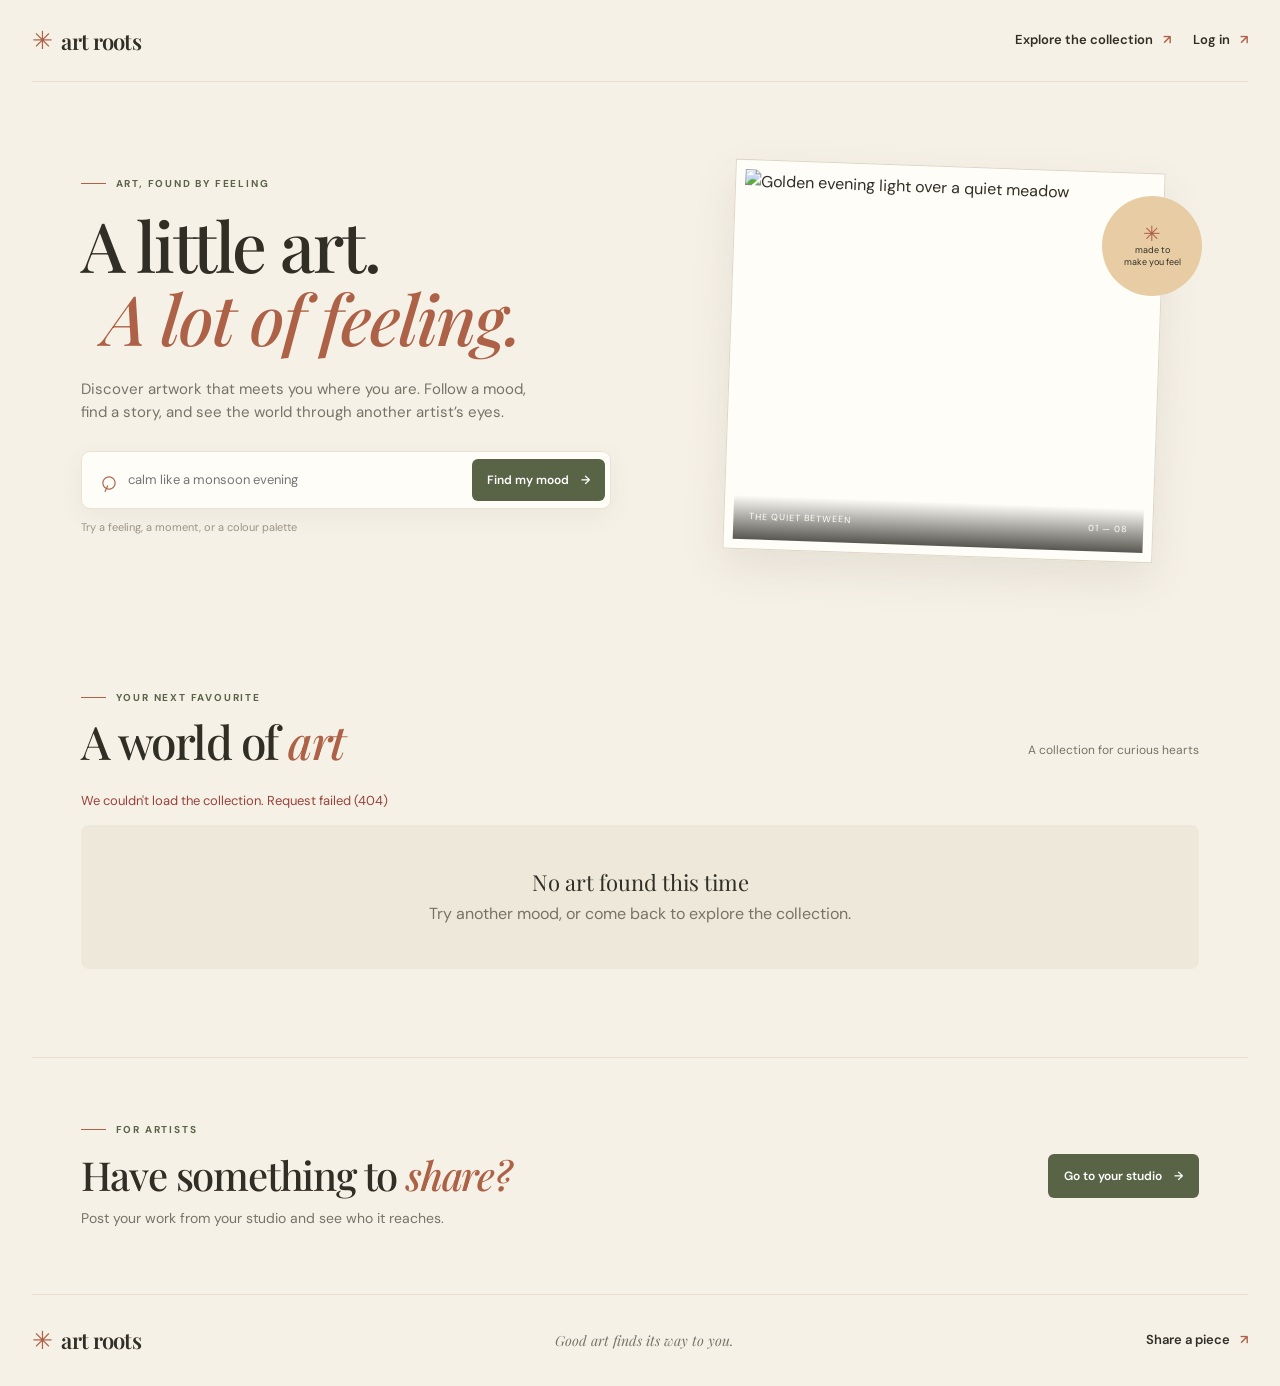
==== commit 1438457c: "Move uploads to artist dashboard and retry busy Gemini models - Upload form now lives on the artist " ====
--- a/templates/index.html
+++ b/templates/index.html
@@ -17,9 +17,9 @@
     <section class="hero" aria-labelledby="hero-title"><div class="hero-copy"><p class="eyebrow"><span class="eyebrow-line"></span> ART, FOUND BY FEELING</p><h1 id="hero-title">A little art.<br><em>A lot of feeling.</em></h1><p class="hero-intro">Discover artwork that meets you where you are. Follow a mood, find a story, and see the world through another artist’s eyes.</p>
       <form id="search-form" class="search-form" role="search"><label class="sr-only" for="search-input">Describe the art you feel like seeing</label><span class="search-icon" aria-hidden="true">⌕</span><input id="search-input" name="query" type="search" placeholder="calm like a monsoon evening" autocomplete="off"><button type="submit">Find my mood <span aria-hidden="true">→</span></button></form><p class="search-hint">Try a feeling, a moment, or a colour palette</p></div><div class="hero-art" aria-label="Featured artwork"><div class="hero-art-frame"><img src="https://images.unsplash.com/photo-1470252649378-9c29740c9fa8?auto=format&fit=crop&w=1000&q=85" alt="Golden evening light over a quiet meadow"><div class="hero-caption"><span>THE QUIET BETWEEN</span><span>01 — 08</span></div></div><div class="orbit-note" aria-hidden="true">✳<br><small>made to<br>make you feel</small></div></div></section>
     <section class="gallery-section" id="gallery" aria-labelledby="gallery-heading"><div class="section-heading"><div><p class="eyebrow"><span class="eyebrow-line"></span> YOUR NEXT FAVOURITE</p><h2 id="gallery-heading">A world of <em>art</em></h2></div><p id="results-label" class="results-label">A collection for curious hearts</p></div><div id="gallery-status" class="status" role="status" aria-live="polite"></div><div id="artwork-grid" class="artwork-grid"></div></section>
-    <section class="upload-section" id="share"><div class="upload-intro"><p class="eyebrow"><span class="eyebrow-line"></span> ADD TO THE CANVAS</p><h2>Have something<br>to <em>share?</em></h2><p>Every piece has a place here. Bring yours into the collection.</p></div><div id="upload-locked" class="upload-form upload-locked"><strong>Only artists can share artwork</strong><span id="upload-locked-text">Log in with an artist account to post your work under your own name.</span><a id="upload-locked-link" class="submit-button" href="/login?next=/%23share">Log in as an artist <span aria-hidden="true">→</span></a></div><form id="upload-form" class="upload-form" hidden><p id="posting-as" class="posting-as"></p><label>Artwork title<input name="title" required maxlength="160" placeholder="e.g. After the Rain"></label><label class="file-field">Artwork image<input name="image" type="file" accept="image/*" required><span class="file-help">Choose an image from your device</span></label><label>Description<textarea name="description" rows="3" required maxlength="2000" placeholder="Tell us a little about this piece…"></textarea></label><button class="submit-button" type="submit">Share your artwork <span aria-hidden="true">→</span></button><p id="upload-status" class="form-status" role="status" aria-live="polite"></p></form></section>
+    <section class="artist-cta" id="share"><div><p class="eyebrow"><span class="eyebrow-line"></span> FOR ARTISTS</p><h2>Have something to <em>share?</em></h2><p id="artist-cta-text">Post your work from your studio and see who it reaches.</p></div><a id="artist-cta-link" class="submit-button" href="/dashboard#share">Go to your studio <span aria-hidden="true">→</span></a></section>
   </main>
-  <footer><a class="brand" href="#top"><span class="brand-mark" aria-hidden="true">✳</span> art roots</a><p>Good art finds its way to you.</p><a href="#share">Share a piece <span aria-hidden="true">↗</span></a></footer>
+  <footer><a class="brand" href="#top"><span class="brand-mark" aria-hidden="true">✳</span> art roots</a><p>Good art finds its way to you.</p><a href="/dashboard#share">Share a piece <span aria-hidden="true">↗</span></a></footer>
   <dialog id="detail-dialog" class="detail-dialog" aria-labelledby="detail-title"><button class="dialog-close" type="button" aria-label="Close artwork details">×</button><div id="detail-content" class="detail-content"></div></dialog>
 </body>
 </html>
--- a/static/style.css
+++ b/static/style.css
@@ -15,3 +15,5 @@
 .role-choice{border:0;padding:0;margin:0;display:grid;grid-template-columns:1fr 1fr;gap:10px}.role-choice legend{font-size:11px;font-weight:600;color:#605d50;margin-bottom:7px}.role-option{display:flex!important;gap:8px!important;align-items:flex-start;border:1px solid var(--line);border-radius:6px;padding:11px;cursor:pointer}.role-option:has(input:checked){border-color:var(--olive);background:#f3f2ea}.role-option span{display:grid;gap:2px}.role-option strong{font-size:13px;color:var(--ink)}.role-option small{font-size:11px;font-weight:400;color:var(--muted)}
 @media(max-width:760px){.auth-page{grid-template-columns:1fr;gap:28px;padding:44px 2% 60px}.auth-intro h2{font-size:40px}.nav-user{display:none}}
 @media(max-width:480px){.role-choice{grid-template-columns:1fr}}
+.artist-cta{border-top:1px solid var(--line);padding:64px 4%;display:flex;align-items:center;justify-content:space-between;gap:24px}.artist-cta h2{font-size:40px;letter-spacing:-1.2px}.artist-cta p:last-child{color:var(--muted);font-size:14px;margin:12px 0 0}.artist-cta .submit-button{flex-shrink:0}.dashboard .upload-section{margin-top:40px;padding-inline:0}
+@media(max-width:760px){.artist-cta{display:block;padding:48px 2%}.artist-cta h2{font-size:34px}.artist-cta .submit-button{display:inline-block;margin-top:18px}}
